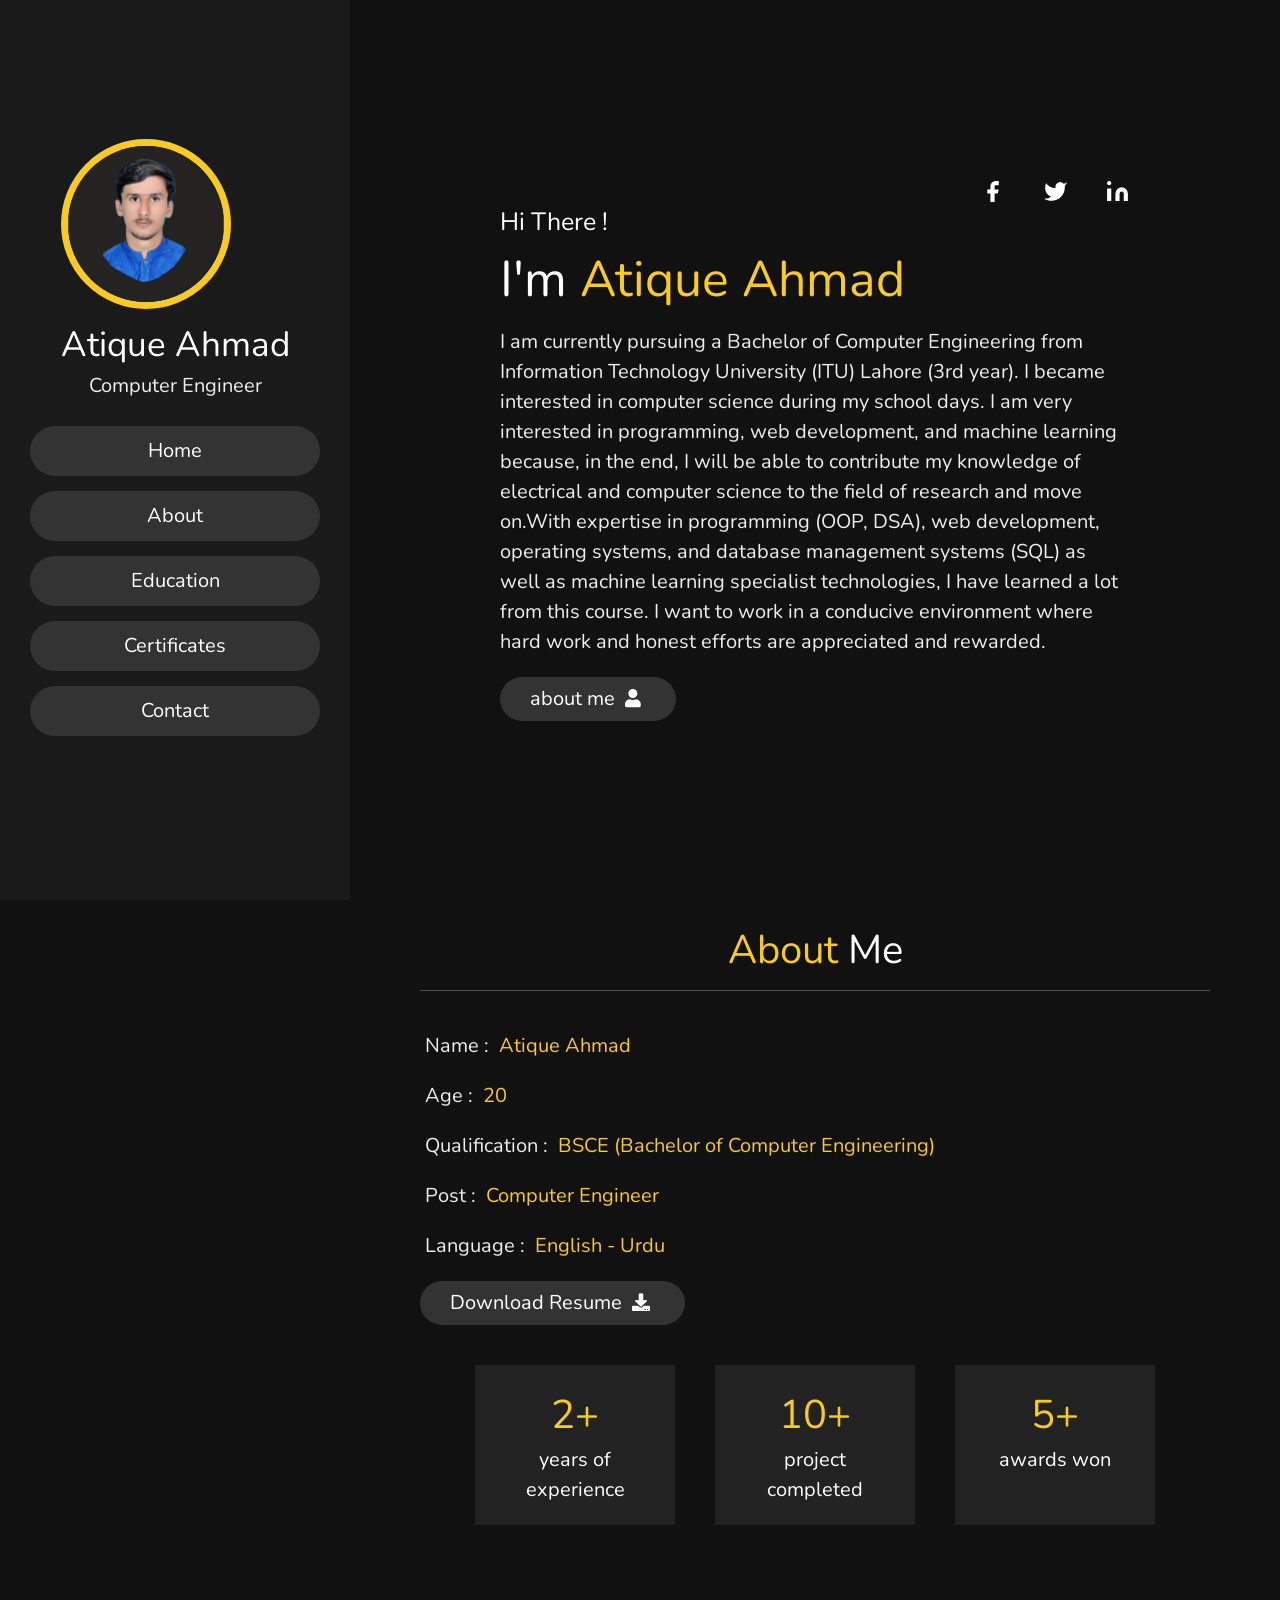
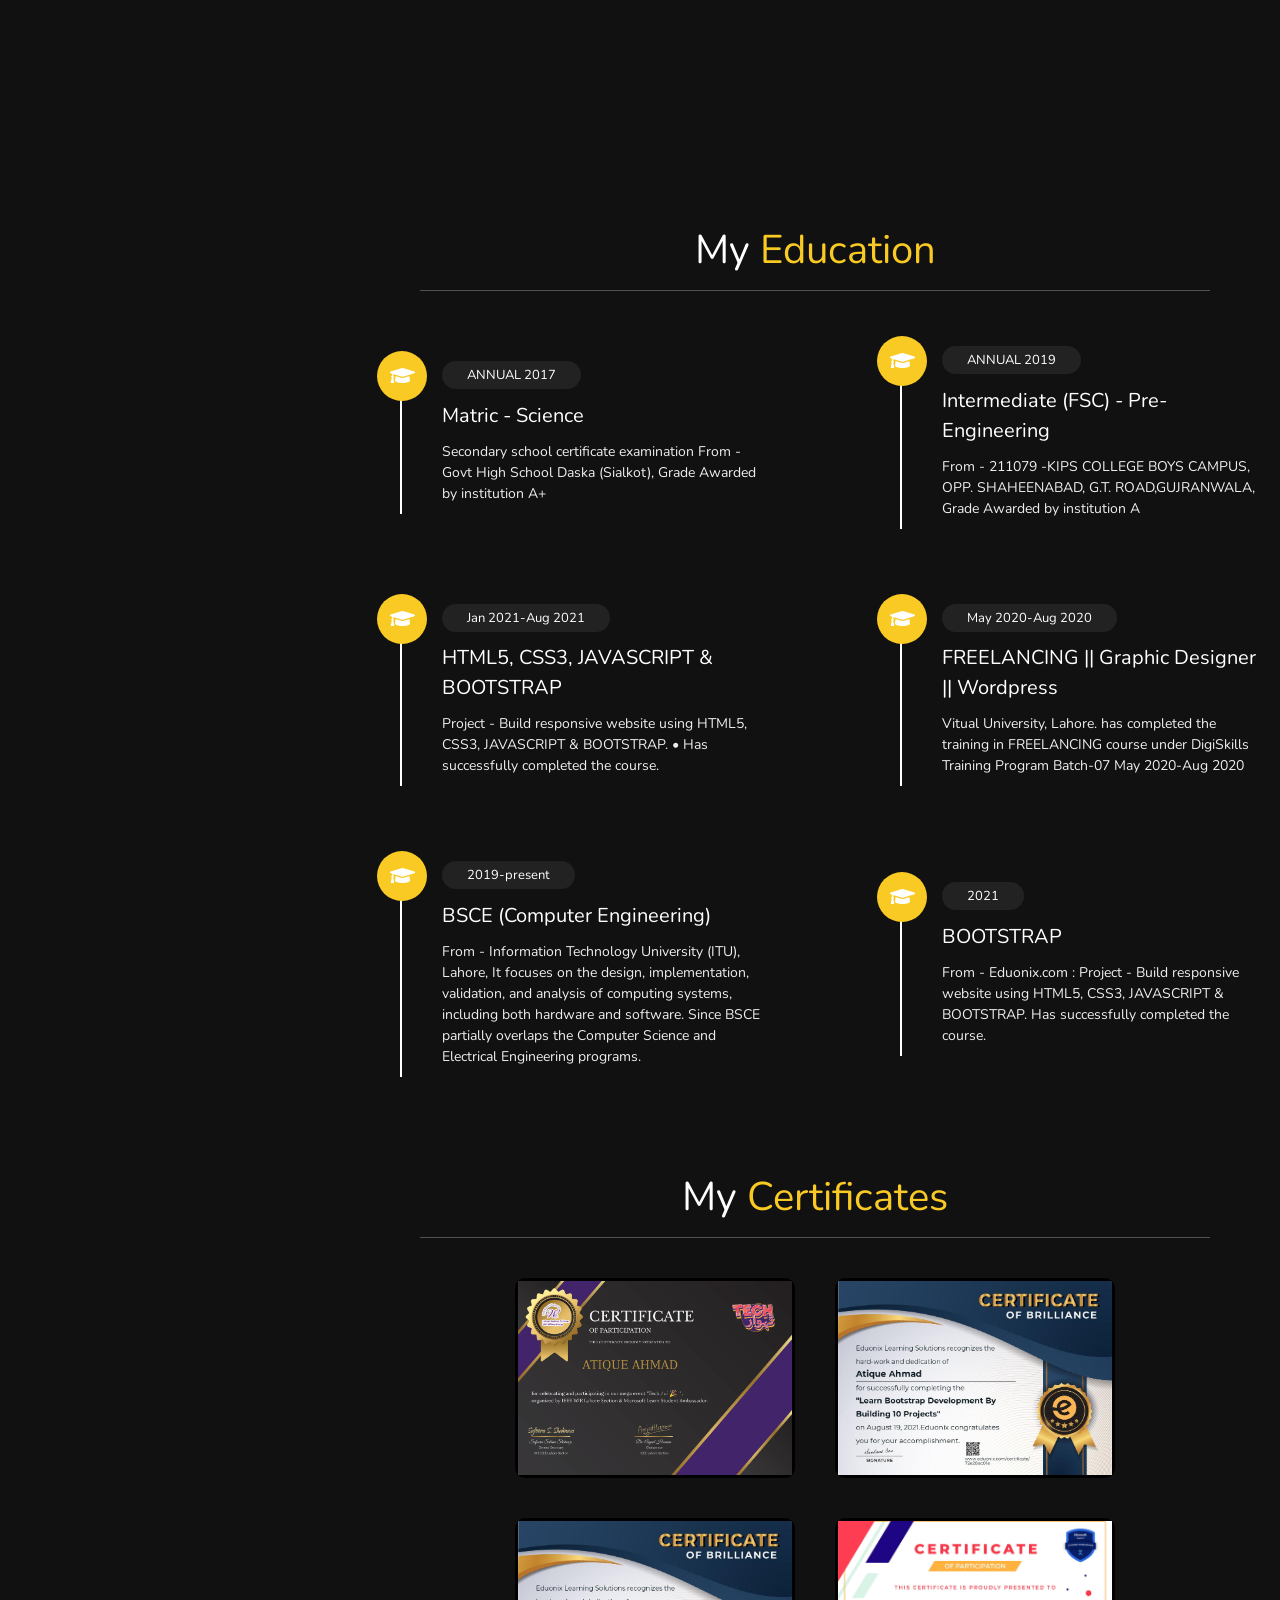
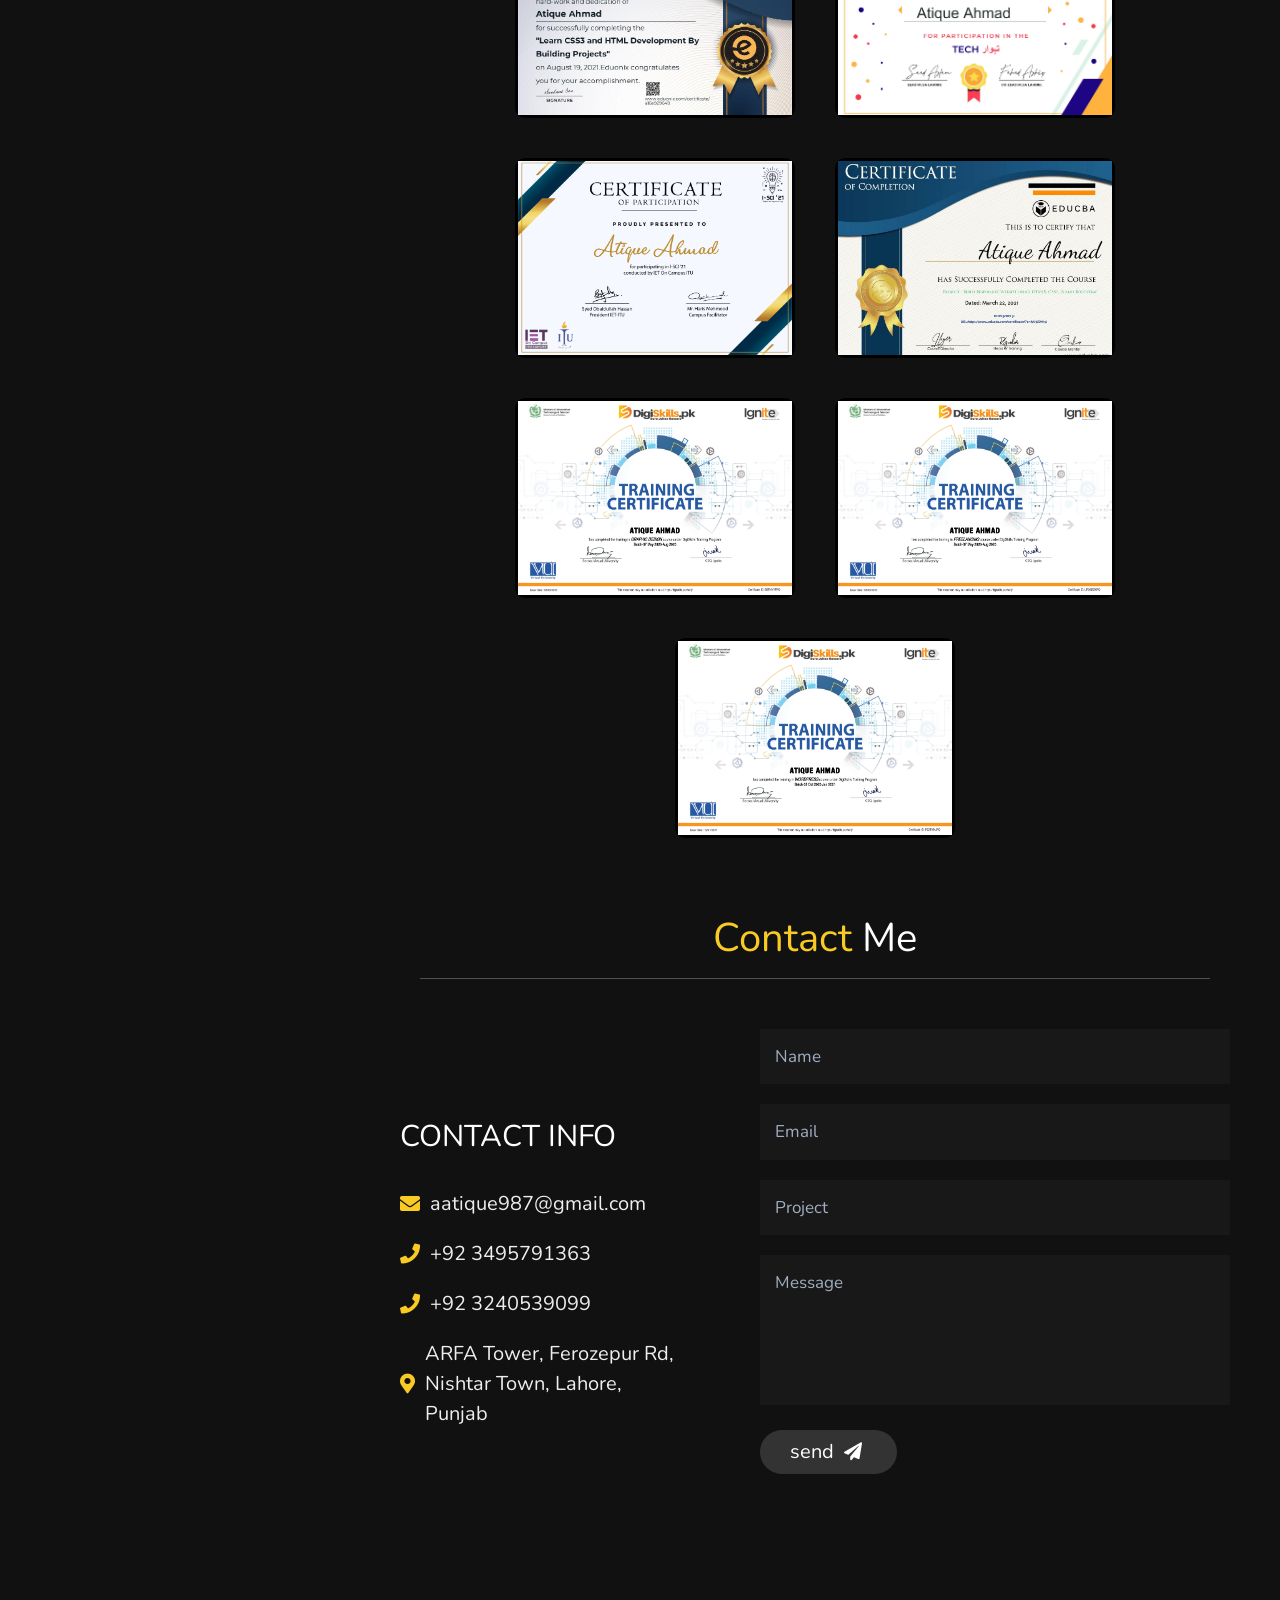
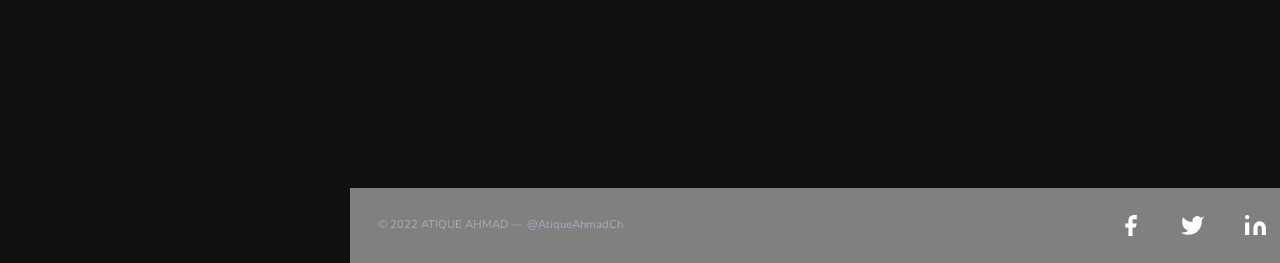
==== index.html @ 81c11847 "Update index.html" ====
<!DOCTYPE html>
<html lang="en">
<head>
    <meta charset="UTF-8">
    <meta name="viewport" content="width=device-width, initial-scale=1.0">
    <title>Atique Ahmad portfolio  </title>

    <!-- font awesome cdn link  -->
    <link rel="stylesheet" href="https://cdnjs.cloudflare.com/ajax/libs/font-awesome/5.15.2/css/all.min.css">
    <link href="tailwind.min.css" rel="stylesheet">
    <!-- custom css file link  -->
    <link rel="stylesheet" href="style.css">

</head>
<body>
    
<!-- header section starts  -->

<header>

    <div class="user">
        <img src="images/Atique.PNG" alt="">
        <h3 class="name">Atique Ahmad</h3>
        <p class="post">Computer Engineer </p>
    </div>

    <nav class="navbar">
        <ul>
            <li><a href="#home">Home</a></li>
            <li><a href="#about">About</a></li>
            <li><a href="#education">Education</a></li>
            <li><a href="#portfolio">Certificates</a></li>
            <li><a href="#contact">Contact</a></li>
        </ul>
    </nav>

</header>

<!-- header section ends -->

<div id="menu" class="fas fa-bars"></div>

<!-- home section starts  -->

<section class="home" id="home">
    <!--    media-->
    <span class="inline-flex sm:ml-auto sm:mt-0 mt-4 justify-center sm:justify-start">
        <a class="text-gray-500" href="https://web.facebook.com/AtiqueCh987/">
          <svg fill="white" stroke-linecap="round" stroke-linejoin="round" stroke-width="5" class="mr-12 w-10 h-10" viewBox="0 0 24 24">
            <path d="M18 2h-3a5 5 0 00-5 5v3H7v4h3v8h4v-8h3l1-4h-4V7a1 1 0 011-1h3z"></path>
          </svg>
        </a>
        <a class="ml-3 text-gray-500" href="https://twitter.com/AtiqueAhmadCh">
          <svg fill="white" stroke-linecap="round" stroke-linejoin="round" stroke-width="5" class="w-10 h-10 mr-12" viewBox="0 0 24 24">
            <path d="M23 3a10.9 10.9 0 01-3.14 1.53 4.48 4.48 0 00-7.86 3v1A10.66 10.66 0 013 4s-4 9 5 13a11.64 11.64 0 01-7 2c9 5 20 0 20-11.5a4.5 4.5 0 00-.08-.83A7.72 7.72 0 0023 3z"></path>
          </svg>
        </a>

        <a class="ml-3 text-gray-500" href="https://t.co/UNREqxqXOQ">
          <svg fill="white" stroke="currentColor" stroke-linecap="round" stroke-linejoin="round" stroke-width="5" class="mr-0 w-10 h-10" viewBox="0 0 24 24">
            <path stroke="none" d="M16 8a6 6 0 016 6v7h-4v-7a2 2 0 00-2-2 2 2 0 00-2 2v7h-4v-7a6 6 0 016-6zM2 9h4v12H2z"></path>
            <circle cx="4" cy="4" r="2" stroke="none"></circle>
          </svg>
        </a>
      </span>
    <!--    media end-->
    <h3>Hi There !</h3>
    <h1>I'm <span> Atique Ahmad</span></h1>
    <p>
I am currently pursuing a Bachelor of Computer Engineering from Information Technology University (ITU) Lahore (3rd year). I became interested in computer science during my school days. I am very interested in programming, web development, and machine learning because, in the end, I will be able to contribute my knowledge of electrical and computer science to the field of research and move on.With expertise in programming (OOP, DSA), web development, operating systems, and database management systems (SQL) as well as machine learning specialist technologies, I have learned a lot from this course. I want to work in a conducive environment where hard work and honest efforts are appreciated and rewarded.
    </p>
    <a href="#about"><button class="btn">about me <i class="fas fa-user"></i></button></a>


</section>

<!-- home section ends -->

<!-- about section starts  -->

<section class="about" id="about">

<h1 class="heading"> <span>About</span> Me </h1>

<div class="row">

    <div class="info">
        <h3> <span> Name : </span> Atique Ahmad </h3>
        <h3> <span> Age : </span> 20 </h3>
        <h3> <span> Qualification : </span> BSCE (Bachelor  of Computer Engineering) </h3>
        <h3> <span> Post : </span>Computer Engineer </h3>
        <h3> <span> Language : </span> English - Urdu </h3>
        <a href="CV/CV.pdf"><button class="btn"> Download Resume <i class="fas fa-download"></i> </button></a>
    </div>

    <div class="counter">

        <div class="box">
            <span>2+</span>
            <h3>years of experience</h3>
        </div>

        <div class="box">
            <span>10+</span>
            <h3>project completed</h3>
        </div>

        <div class="box">
            <span>5+</span>
            <h3>awards won</h3>
        </div>

    </div>

</div>

</section>

<!-- about section ends -->

<!-- education section starts  -->

<section class="education" id="education">

<h1 class="heading"> My <span>Education</span> </h1>

<div class="box-container">

    <div class="box">
        <i class="fas fa-graduation-cap"></i>
        <span>ANNUAL 2017</span>
        <h3>Matric - Science</h3>
        <p>Secondary school certificate examination From - Govt High School Daska (Sialkot), Grade Awarded by institution A+ </p>
    </div>


    <div class="box">
        <i class="fas fa-graduation-cap"></i>
        <span>ANNUAL 2019</span>
        <h3>Intermediate (FSC) - Pre-Engineering</h3>
        <p> From - 211079 -KIPS COLLEGE BOYS CAMPUS, OPP. SHAHEENABAD, G.T. ROAD,GUJRANWALA, Grade Awarded by institution A </p>
    </div>

    <div class="box">
        <i class="fas fa-graduation-cap"></i>
        <span>Jan 2021-Aug 2021</span>
        <h3>HTML5, CSS3, JAVASCRIPT & BOOTSTRAP</h3>
        <p> Project - Build responsive website using HTML5, CSS3, JAVASCRIPT &
            BOOTSTRAP.
            • Has successfully completed the course.</p>
    </div>

    <div class="box">
        <i class="fas fa-graduation-cap"></i>
        <span>May 2020-Aug 2020</span>
        <h3>FREELANCING || Graphic Designer || Wordpress</h3>
        <p>Vitual University, Lahore. has completed the training in FREELANCING course under DigiSkills
            Training Program Batch-07 May 2020-Aug 2020 </p>
    </div>

    <div class="box">
        <i class="fas fa-graduation-cap"></i>
        <span>2019-present</span>
        <h3>BSCE (Computer Engineering)</h3>
        <p> From - Information Technology
            University (ITU), Lahore, It focuses on the design, implementation, validation, and analysis of
            computing systems, including both hardware and software. Since BSCE partially overlaps the
            Computer Science and Electrical Engineering programs. </p>
    </div>

    <div class="box">
        <i class="fas fa-graduation-cap"></i>
        <span>2021</span>
        <h3>BOOTSTRAP</h3>
        <p> From - Eduonix.com : Project - Build responsive website using HTML5, CSS3, JAVASCRIPT &
            BOOTSTRAP. Has successfully completed the course.</p>
    </div>
</div>

</section>

<!-- education section ends -->

<!-- portfolio section starts  -->

<section class="portfolio" id="portfolio">

<h1 class="heading"> My <span>Certificates</span> </h1>

<div class="box-container">

    <div class="box">
        <a href="images/ATIQUE%20AHMAD%20IEEE-1.jpg">  <img src="images/ATIQUE%20AHMAD%20IEEE-1.jpg" alt="IEEE LAHORE"></a>
    </div>

    <div class="box">
        <a href="images/Bootstrap-Development-By-Building-10-Projects.jpg"> <img src="images/Bootstrap-Development-By-Building-10-Projects.jpg" alt=""></a>
    </div>

    <div class="box">
        <a href="images/CSS3-and-HTML-Development-By-Building-Projects.jpg"> <img src="images/CSS3-and-HTML-Development-By-Building-Projects.jpg" alt=""></a>
    </div>

    <div class="box">
        <a href="images/techtehvaar%20Atique%20Ahmad-1.jpg"> <img src="images/techtehvaar%20Atique%20Ahmad-1.jpg" alt=""></a>
    </div>

    <div class="box">
        <a href="images/participant3%20ITU%20IET.jpg">  <img src="images/participant3%20ITU%20IET.jpg" alt=""></a>
    </div>

    <div class="box">
        <a href="images/EDUCBA%20certificate.jpg"> <img src="images/EDUCBA%20certificate.jpg" alt=""></a>
    </div>

    <div class="box">
        <a href="images/Graphic%20Designer%20Digiskill.jpg">  <img src="images/Graphic%20Designer%20Digiskill.jpg" alt="IEEE LAHORE"></a>
    </div>

    <div class="box">
        <a href="images/freelancing%20digiskills.jpg">  <img src="images/freelancing%20digiskills.jpg" alt="IEEE LAHORE"></a>
    </div>

    <div class="box">
        <a href="images/WordPress%20digiskills.jpg">  <img src="images/WordPress%20digiskills.jpg" alt="IEEE LAHORE"></a>
    </div>

</div>

</section>

<!-- portfolio section ends -->

<!-- contact section starts  -->

<section class="contact" id="contact">

<h1 class="heading"> <span>Contact</span> Me </h1>

<div class="row">

    <div class="content">

        <h3 class="title">Contact Info</h3>

        <div class="info">
            <h3> <i class="fas fa-envelope"></i> aatique987@gmail.com </h3>
            <h3> <i class="fas fa-phone"></i> +92 3495791363 </h3>
            <h3> <i class="fas fa-phone"></i> +92 3240539099 </h3>
            <h3> <i class="fas fa-map-marker-alt"></i>ARFA Tower, Ferozepur Rd, Nishtar Town, Lahore, Punjab </h3>
        </div>

    </div>

    <form action="https://formsubmit.co/el/confirm/484044d957ca00b5c51b3ac4fb4cc8ff" method="post">

        <input name="Name" type="text" placeholder="name" class="box">
        <input name="Email" type="email" placeholder="email" class="box">
        <input name="Project" type="text" placeholder="project" class="box">
        <textarea name="Message" id="" cols="30" rows="10" class="box message" placeholder="message"></textarea>
        <button name="submit" type="submit" class="btn"> send <i class="fas fa-paper-plane"></i> </button>

    </form>

</div>

</section>

<!-- contact section ends -->


<!-- scroll top button  -->

<a href="#home" class="top">
    <img src="images/scroll-top-img.png" alt="">
</a>


<!-- jquery cdn link  -->
<script src="https://cdnjs.cloudflare.com/ajax/libs/jquery/3.6.0/jquery.min.js"></script>

<!-- custom js file link  -->
<script src="script.js"></script>
<!--footer-->




<footer class="text-white-600 body-font " style="height: 100%;background-color: grey">
    <div class="bg-grey-50">
        <div class="container px-5 py-10 mx-auto flex items-center sm:flex-row flex-col">

            <p class="text-lg text-gray-500 sm:ml-6 sm:mt-0 mt-4">© 2022 ATIQUE AHMAD —
                <a href="https://twitter.com/AtiqueAhmadCh" rel="noopener noreferrer" class="text-white-600 ml-1" target="_blank">@AtiqueAhmadCh</a>
            </p>
        <span class="inline-flex sm:ml-auto sm:mt-0 mt-4 justify-center sm:justify-start">

        <a class="text-gray-500" href="https://web.facebook.com/AtiqueCh987/">
          <svg fill="white" stroke-linecap="round" stroke-linejoin="round" stroke-width="5" class="mr-12 w-10 h-10" viewBox="0 0 24 24">
            <path d="M18 2h-3a5 5 0 00-5 5v3H7v4h3v8h4v-8h3l1-4h-4V7a1 1 0 011-1h3z"></path>
          </svg>
        </a>
        <a class="ml-3 text-gray-500" href="https://twitter.com/AtiqueAhmadCh">
          <svg fill="white" stroke-linecap="round" stroke-linejoin="round" stroke-width="5" class="w-10 h-10 mr-12" viewBox="0 0 24 24">
            <path d="M23 3a10.9 10.9 0 01-3.14 1.53 4.48 4.48 0 00-7.86 3v1A10.66 10.66 0 013 4s-4 9 5 13a11.64 11.64 0 01-7 2c9 5 20 0 20-11.5a4.5 4.5 0 00-.08-.83A7.72 7.72 0 0023 3z"></path>
          </svg>
        </a>

        <a class="ml-3 text-gray-500" href="https://t.co/UNREqxqXOQ">
          <svg fill="white" stroke="currentColor" stroke-linecap="round" stroke-linejoin="round" stroke-width="5" class="mr-0 w-10 h-10" viewBox="0 0 24 24">
            <path stroke="none" d="M16 8a6 6 0 016 6v7h-4v-7a2 2 0 00-2-2 2 2 0 00-2 2v7h-4v-7a6 6 0 016-6zM2 9h4v12H2z"></path>
            <circle cx="4" cy="4" r="2" stroke="none"></circle>
          </svg>
        </a>
      </span>
        </div>
    </div>
</footer>

</body>
</html>
---- style.css ----
@import url('https://fonts.googleapis.com/css2?family=Nunito:wght@200;300;400;600&display=swap');

:root{
    --yellow:#f9ca24;
}

*{
    font-family: 'Nunito', sans-serif;
    margin:0; padding:0;
    box-sizing: border-box;
    text-decoration: none;
    outline: none; border:none;
/*     text-transform: capitalize; */
    transition: all .2s linear;
}

*::selection{
    background:var(--yellow);
    color:#333;
}

html{
    font-size: 62.5%;
    overflow-x: hidden;
}

html::-webkit-scrollbar{
    width:1.4rem;
}

html::-webkit-scrollbar-track{
    background:#222;
}

html::-webkit-scrollbar-thumb{
    background:var(--yellow);
}

body{
    background:#111;
    overflow-x: hidden;
    padding-left: 35rem;
}

section{
    min-height: 100vh;
    padding:1rem;
}

.btn{
    padding:.7rem 3rem;
    background:#333;
    color:#fff;
    cursor: pointer;
    margin-top: 1rem;
    font-size: 2rem;
    border-radius: 5rem;
}

.btn i{
    padding:0 .5rem;
    font-size: 1.8rem;
}

.btn:hover{
    background:var(--yellow);
}

.heading{
    text-align: center;
    margin:0 6rem;
    font-size: 4rem;
    padding:1rem;
    border-bottom: .1rem solid #fff4;
    color:#fff;
}

.heading span{
    color:var(--yellow);
}

header{
    position: fixed;
    top:0; left:0;
    z-index: 1000;
    height:100%;
    width:35rem;
    background:#1a1a1a;
    display: flex;
    align-items: center;
    justify-content: center;
    flex-flow: column;
    text-align: center;
}

header .user img{
    height:17rem;
    width:17rem;
    border-radius: 50%;
    object-fit: cover;
    margin-bottom: 1rem;
    border:.7rem solid var(--yellow);
}

header .user .name{
    font-size: 3.5rem;
    color:#fff;
}

header .user .post{
    font-size: 2rem;
    color:#eee;
}

header .navbar{
    width:100%;
}

header .navbar ul{
    list-style: none;
    padding:1rem 3rem;
}


header .navbar ul li a{
    display: block;
    padding:1rem;
    margin:1.5rem 0;
    background:#333;
    color:#fff;
    font-size: 2rem;
    border-radius: 5rem;
}

header .navbar ul li a:hover{
    background:var(--yellow);
}

#menu{
    position: fixed;
    top:2rem; right:2rem;
    background:#333;
    color:#fff;
    cursor: pointer;
    font-size: 2.5rem;
    padding:1rem 1.5rem;
    z-index: 1000;
    display: none;
}

.home{
    display: flex;
    justify-content: center;
    flex-flow: column;
    padding:0 15rem;
}

.home h3{
    font-size: 2.5rem;
    color:#fff;
}

.home h1{
    font-size:5rem;
    color:#fff;
}

.home h1 span{
    color:var(--yellow);
}

.home p{
    font-size:2rem;
    color:#eee;
    padding: 1rem 0;
}

.about .row{
    display: flex;
    align-items: center;
    justify-content: center;
    flex-wrap: wrap;
    padding:1rem 0;
}

.about .row .info{
    flex:1 1 48rem;
    padding:2rem 1rem;
    padding-left: 6rem;
}

.about .row .info h3{
    font-size: 2rem;
    color:var(--yellow);
    padding:1rem 0;
    font-weight: normal;
}

.about .row .info h3 span{
    color:#eee;
    padding:0 .5rem;
}

.about .row .counter{
    flex:1 1 48rem;
    display: flex;
    justify-content: center;
    flex-wrap: wrap;
}

.about .row .counter .box{
    width:20rem;
    background:#222;
    text-align: center;
    padding: 2rem;
    margin:2rem;
}

.about .row .counter .box span{
    font-size: 4rem;
    color:var(--yellow);
}

.about .row .counter .box h3{
    font-size: 2rem;
    color:#fff;
}

.education .box-container{
    display: flex;
    align-items: center;
    justify-content: space-between;
    flex-wrap: wrap;
    padding:2rem 0;
    padding-left: 3rem;
}

.education .box-container .box{
    width:36rem;
    margin:4rem 1rem;
    padding-left: 4rem;
    border-left: .2rem solid #fff;
    position: relative;
}

.education .box-container .box span{
    font-size: 1.3rem;
    background:#222;
    color:#fff;
    border-radius: 5rem;
    padding:.5rem 2.5rem;
}

.education .box-container .box h3{
    font-size: 2rem;
    color:#fff;
    padding-top: 1.5rem;
}

.education .box-container .box p{
    font-size: 1.4rem;
    color:#eee;
    padding: 1rem 0;
}

.education .box-container .box i{
    position: absolute;
    top:-1.5rem; left:-2.5rem;
    height:5rem;
    width: 5rem;
    border-radius: 50%;
    line-height: 5rem;
    text-align: center;
    font-size: 2rem;
    color:#fff;
    background:var(--yellow);
}

.portfolio .box-container{
    display: flex;
    align-items: center;
    justify-content: center;
    flex-wrap: wrap;
    padding:2rem 0;
}

.portfolio .box-container .box{
    height: 20rem;
    width:28rem;
    border-radius: 1rem;
    margin:2rem;
    overflow: hidden;
    cursor: pointer;
}

.portfolio .box-container .box img{
    height:100%;
    width:100%;
    object-fit: cover;
}

.portfolio .box-container .box:hover img{
    transform: scale(1.2);
}

.contact .row{
    display: flex;
    align-items: center;
    justify-content: center;
    flex-wrap: wrap;
}

.contact .row .content{
    flex:1 1 30rem;
    padding:4rem;
    padding-bottom: 0;
}

.contact .row form{
    flex:1 1 45rem;
    padding:2rem;
    margin:2rem;
    margin-bottom: 4rem;
}

.contact .row form .box{
    padding:1.5rem;
    margin:1rem 0;
    background:#3333;
    color:#fff;
    text-transform: none;
    font-size: 1.7rem;
    width:100%;
}

.contact .row form .box::placeholder{
    text-transform: capitalize;
}

.contact .row form .message{
    height: 15rem;
    resize: none;
}

.contact .row .content .title{
    text-transform: uppercase;
    color:#fff;
    font-size: 3rem;
    padding-bottom: 2rem;
}

.contact .row .content .info h3{
    display: flex;
    align-items: center;
    font-size: 2rem;
    color:#eee;
    padding:1rem 0;
    font-weight: normal;
}

.contact .row .content .info h3 i{
    padding-right: 1rem;
    color:var(--yellow);
}

.top{
    position: fixed;
    bottom:7rem; right: 2rem;
    display: none;
}



















/* media queries  */

@media (max-width:1200px){

    html{
        font-size: 55%;
    }

    .home{
        padding:1rem 4rem;
    }

}

@media (max-width:991px){

   header{
       left:-120%;
   }

   #menu{
       display: block;
   }

   header.toggle{
    left:0%;
   }

   body{
       padding:0;
   }

}

@media (max-width:768px){

    html{
        font-size: 50%;
    }
 
 }

@media (max-width:400px){

    header{
        width: 100vw;
    }

    .heading{
        margin:0 3rem;
    }

    .about .row .counter .box{
        width: 100%;
    }
 
    .education .box-container .box{
        width:100%;
    }

    .portfolio .box-container .box{
        width:100%;
    }

    .contact .row form{
        margin:3rem 0;
    }

 }
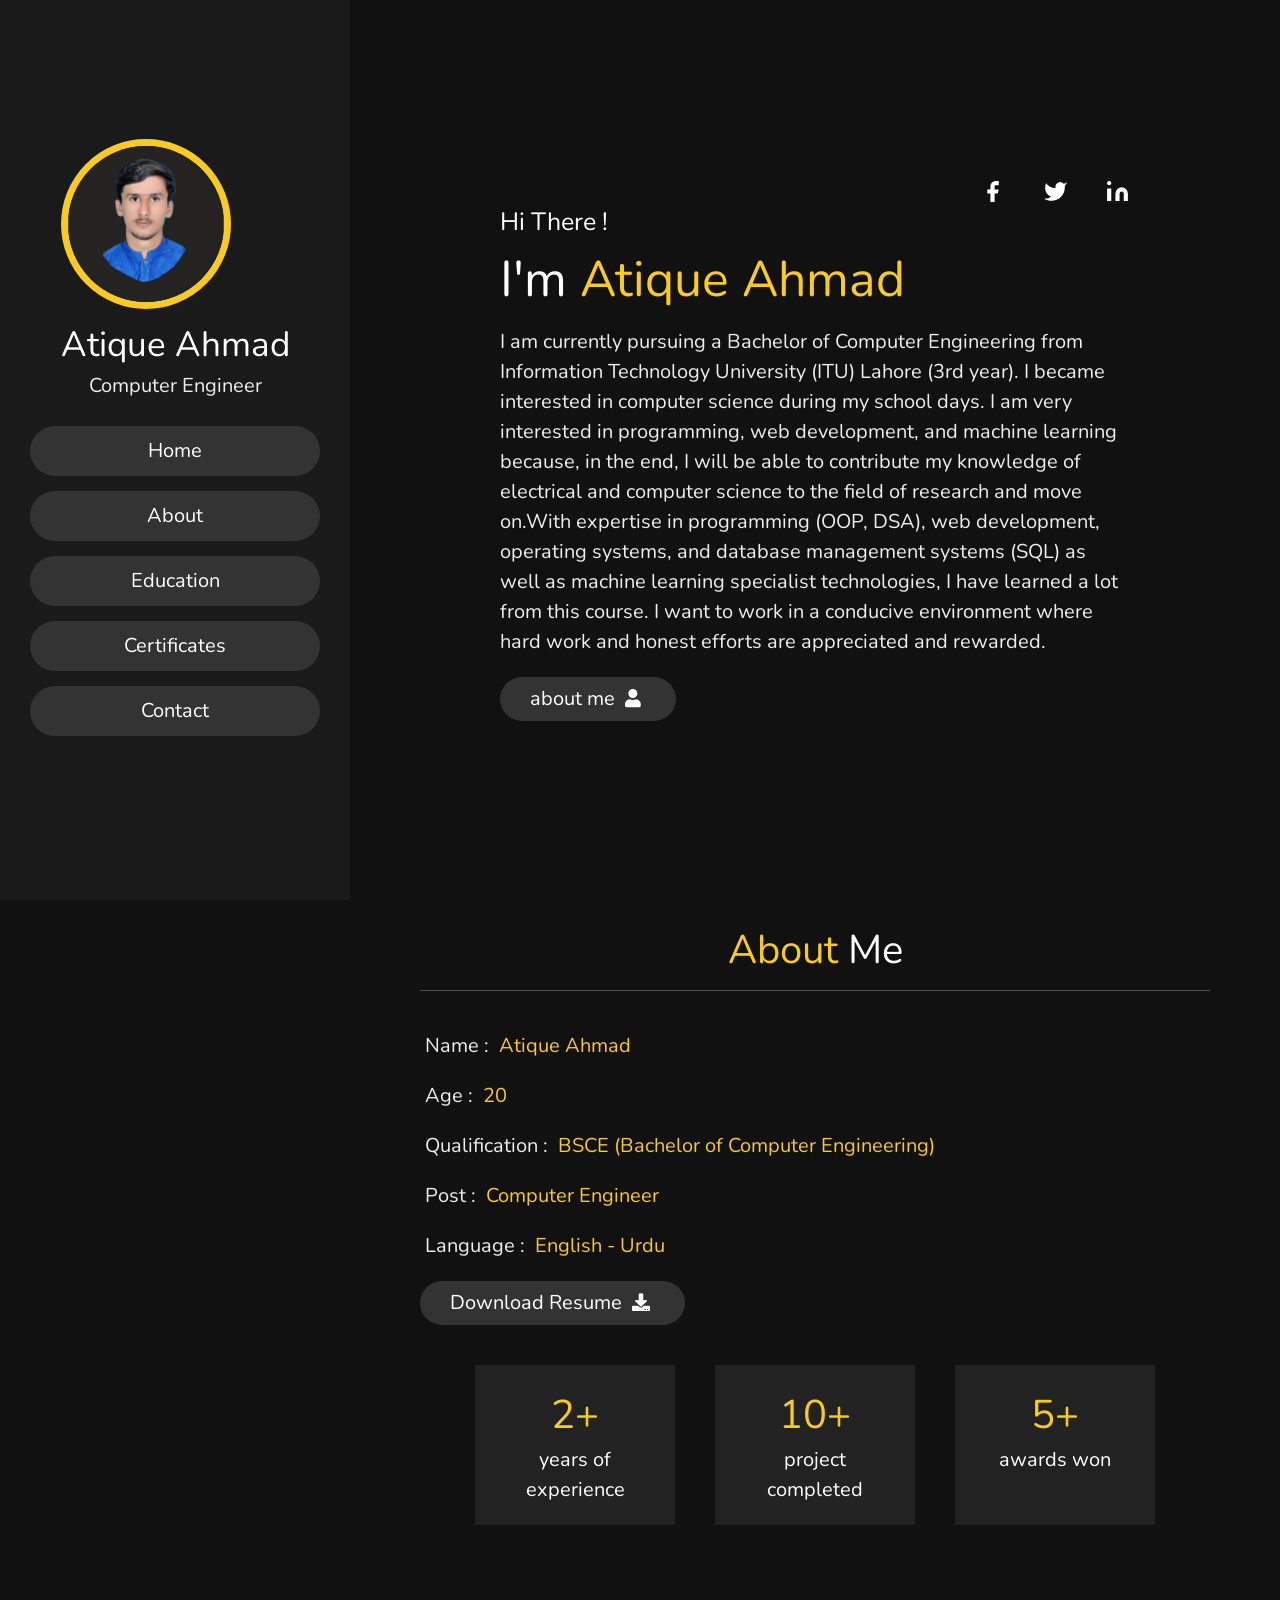
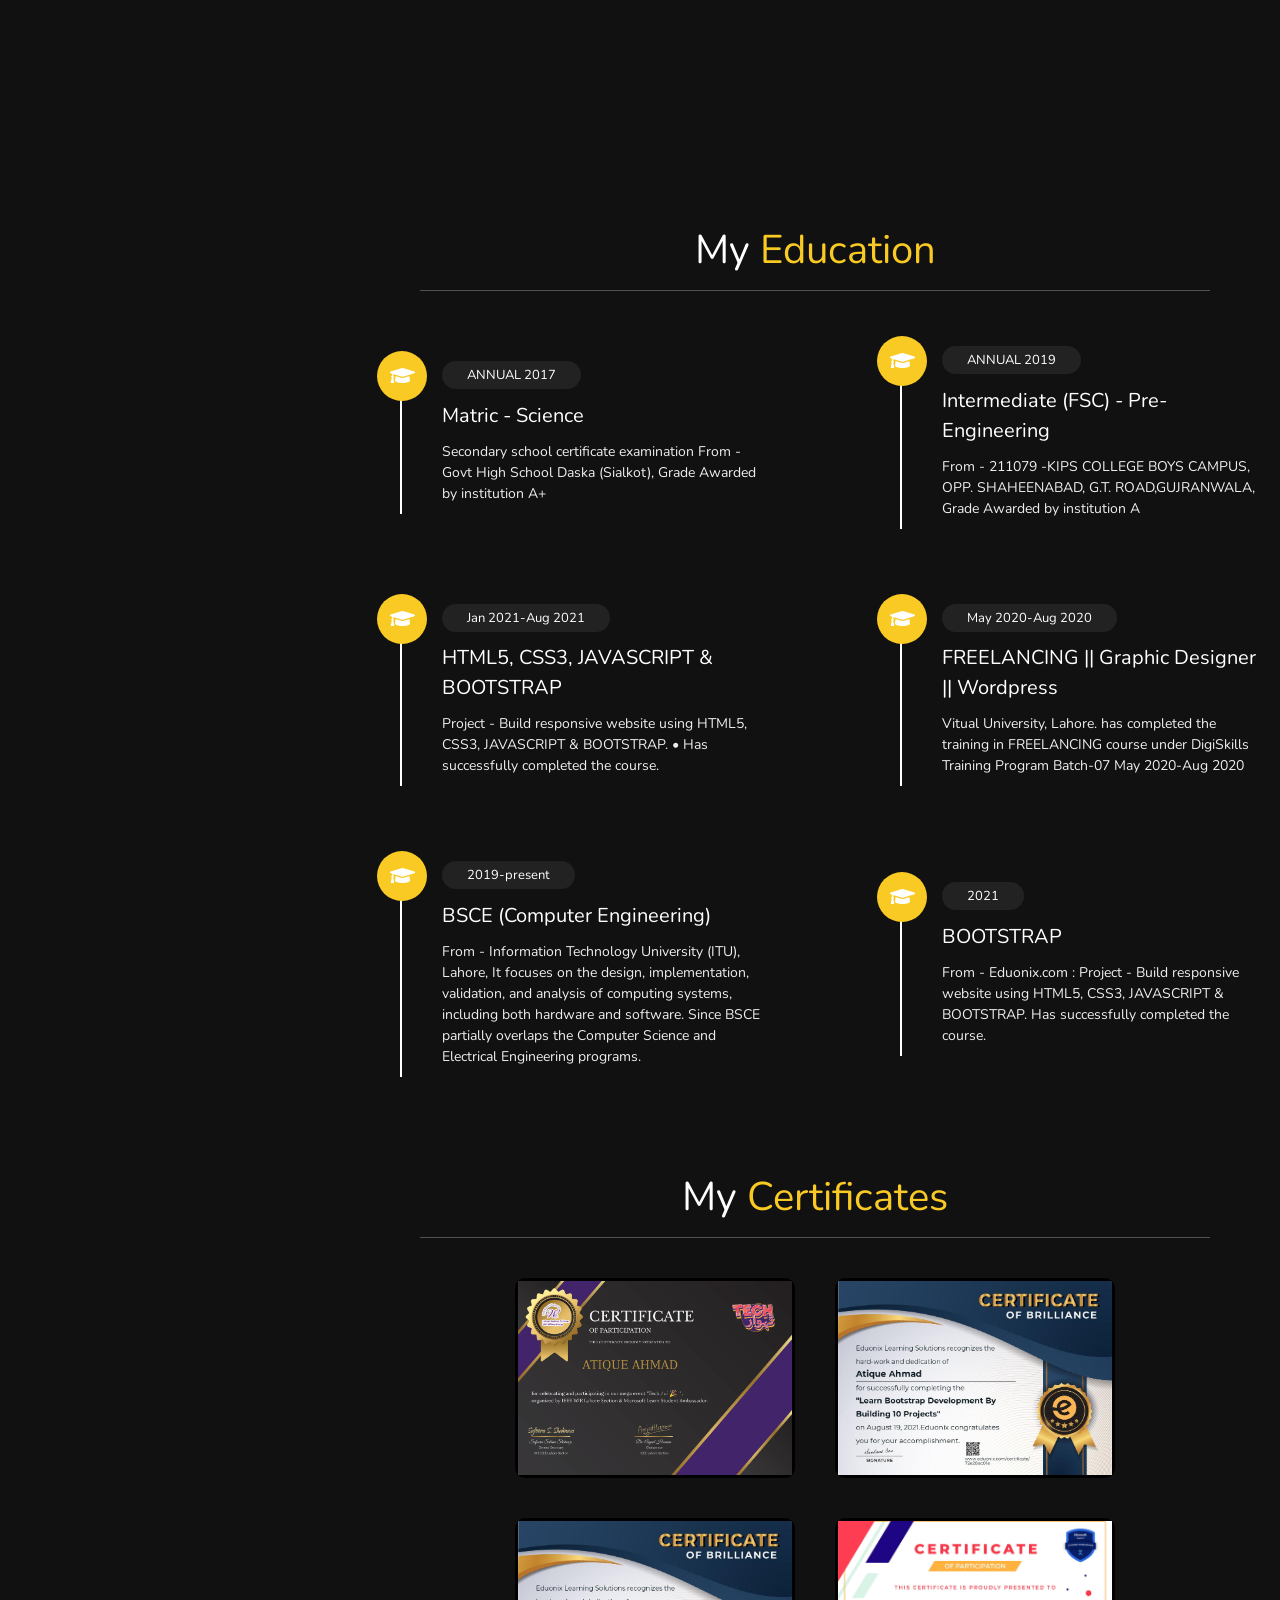
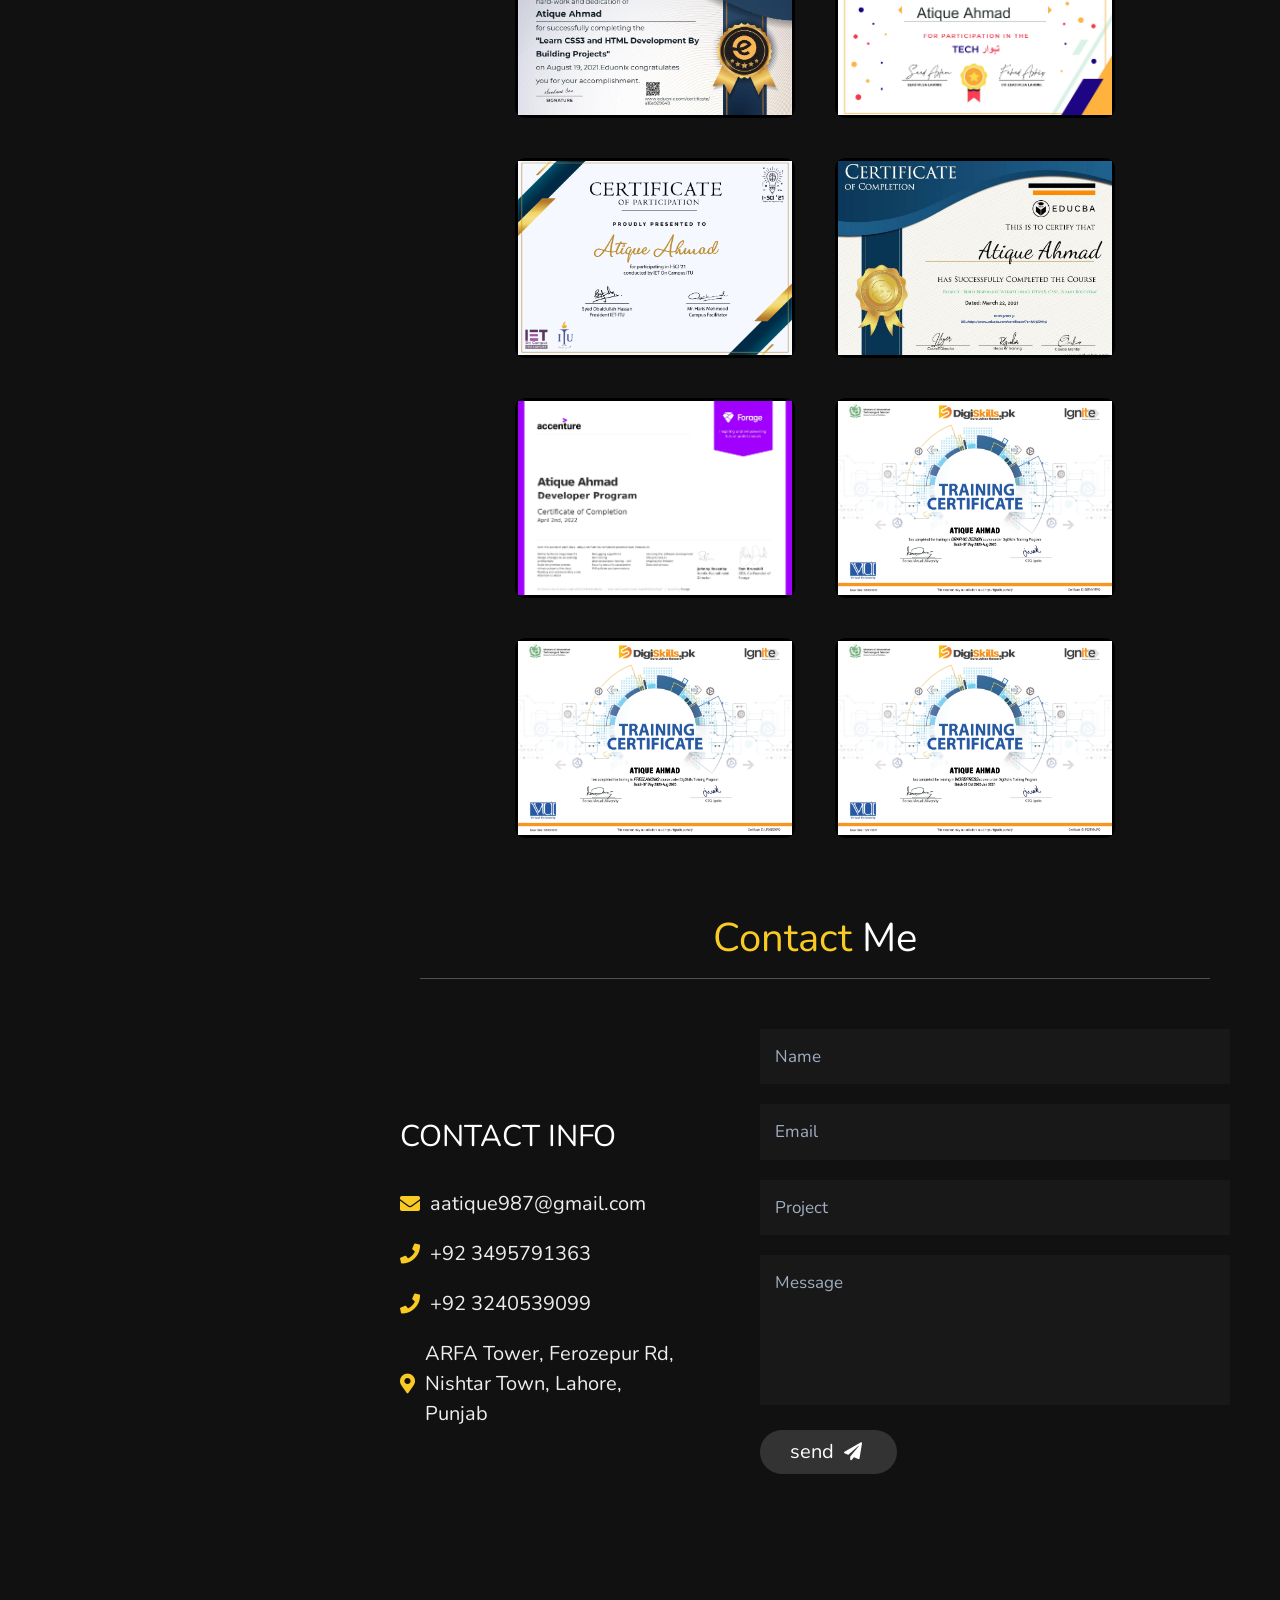
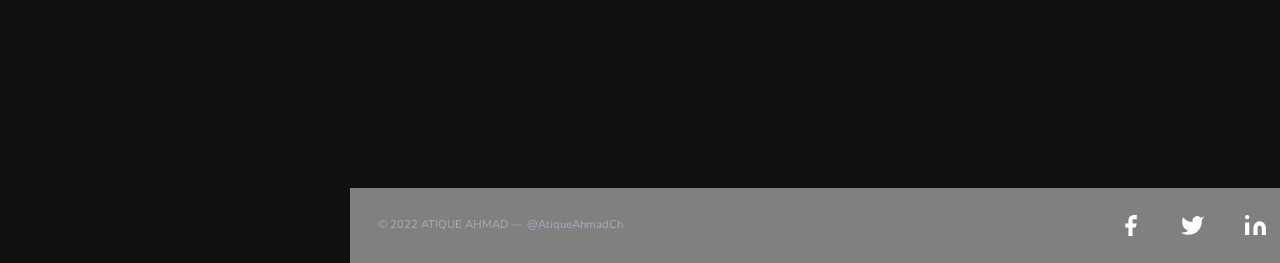
==== commit be19803c: "Update index.html" ====
--- a/index.html
+++ b/index.html
@@ -214,6 +214,10 @@
     </div>
 
     <div class="box">
+        <a href="images/EDUCBA%20certificate.jpg"> <img src="images/DEVELOPER_PROGRAM-1.jpg" alt=""></a>
+    </div>
+    
+    <div class="box">
         <a href="images/Graphic%20Designer%20Digiskill.jpg">  <img src="images/Graphic%20Designer%20Digiskill.jpg" alt="IEEE LAHORE"></a>
     </div>
 
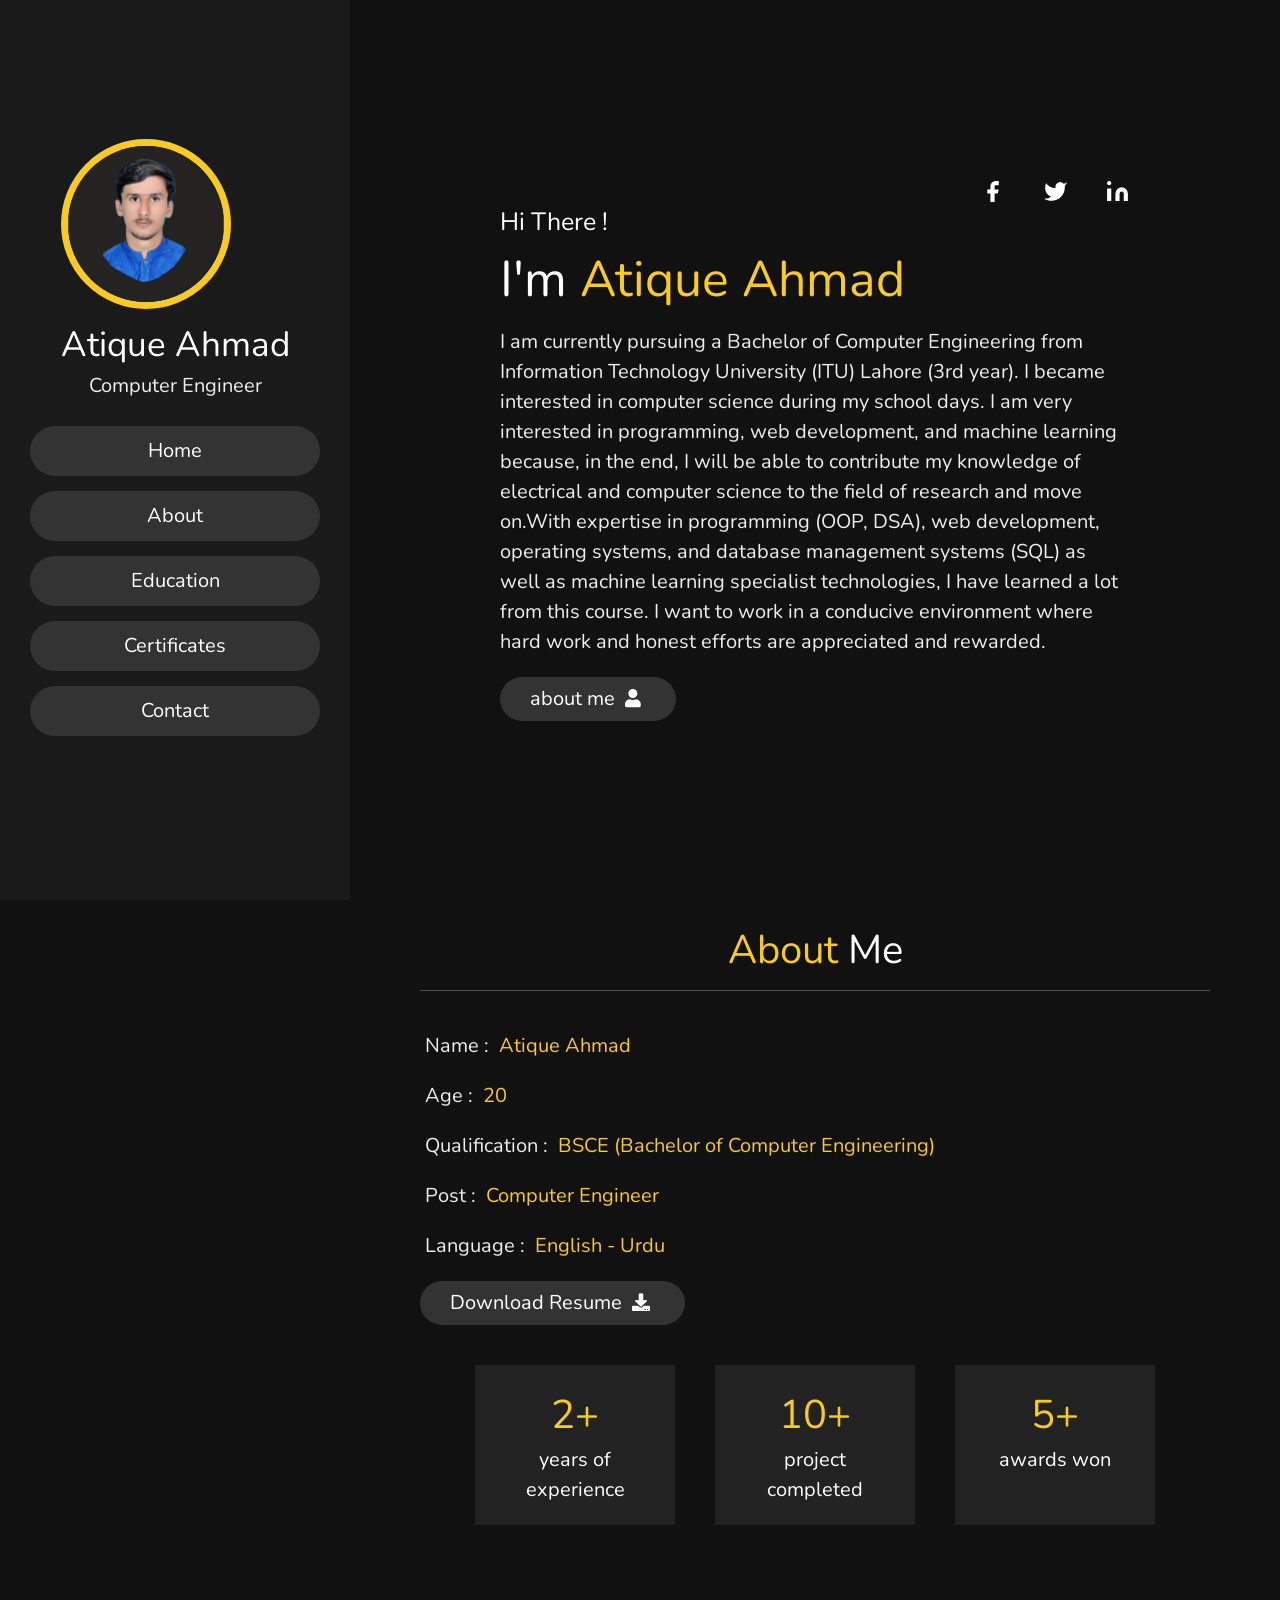
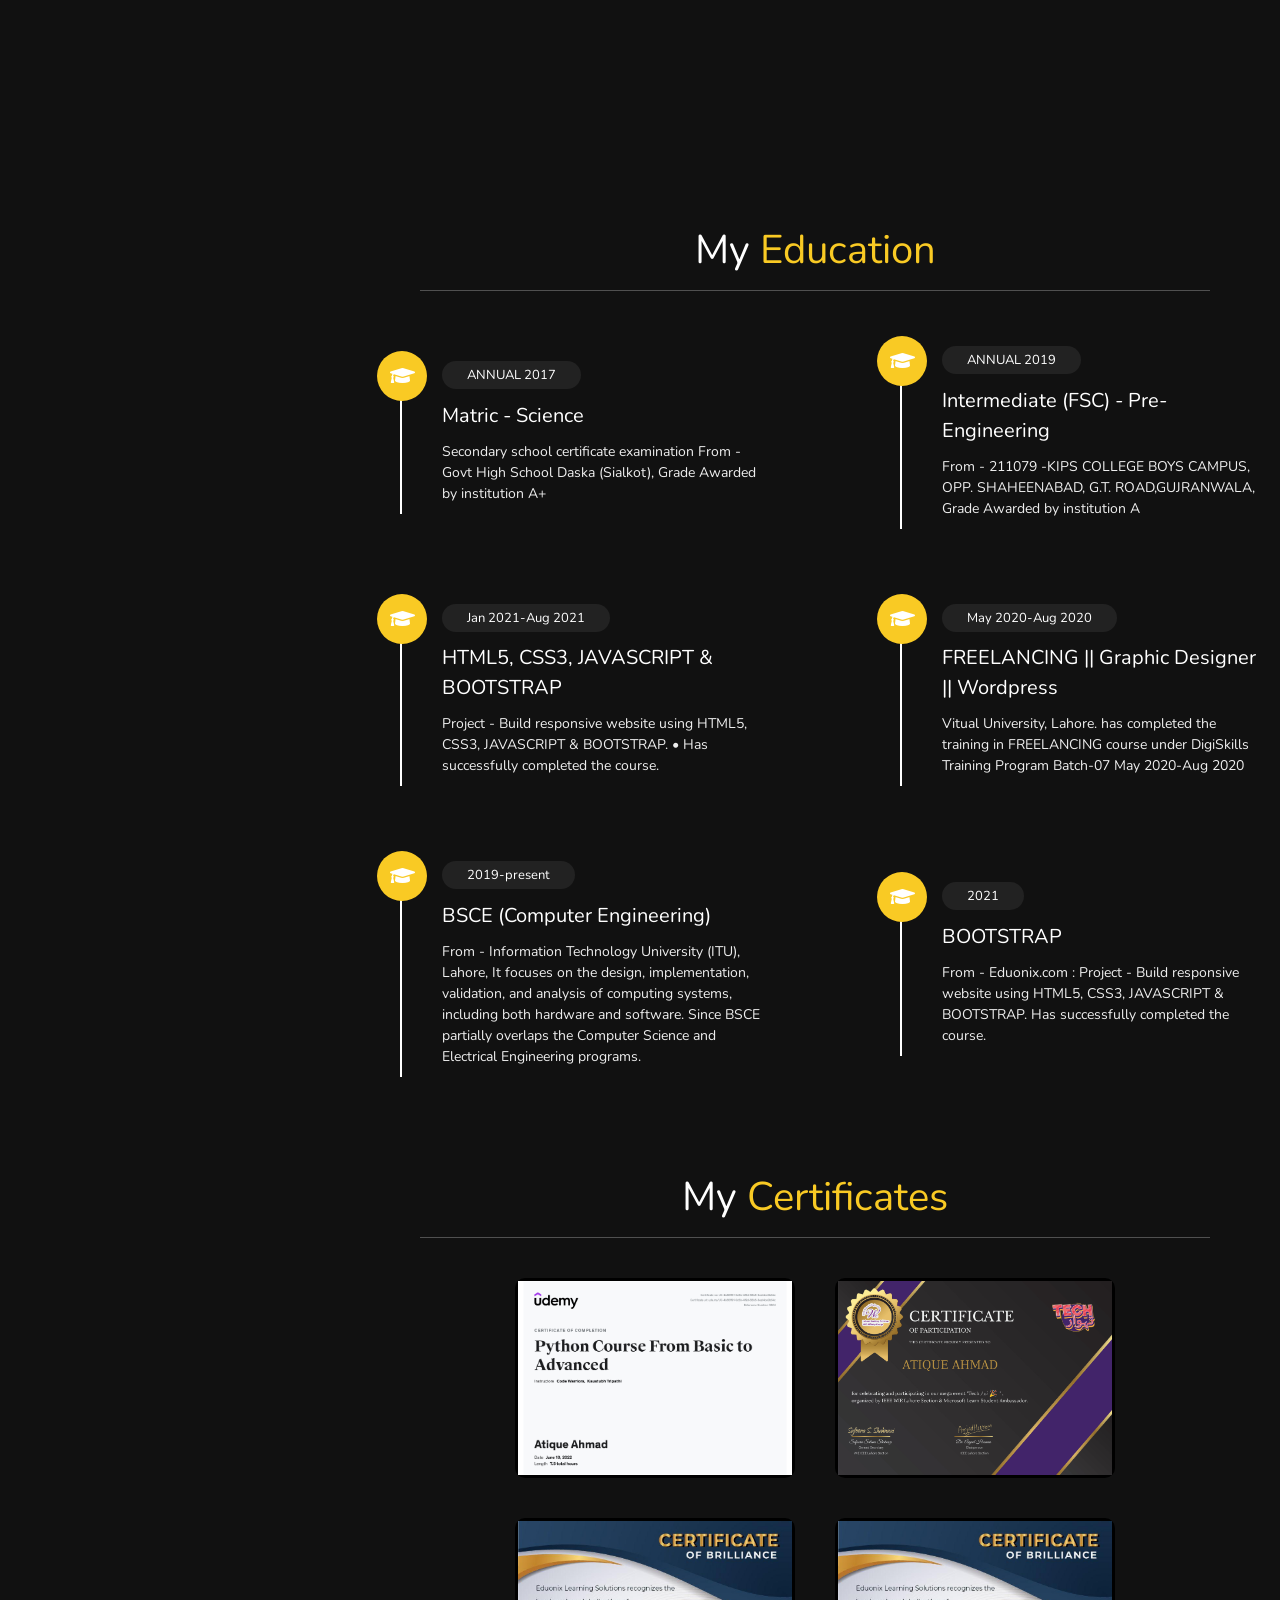
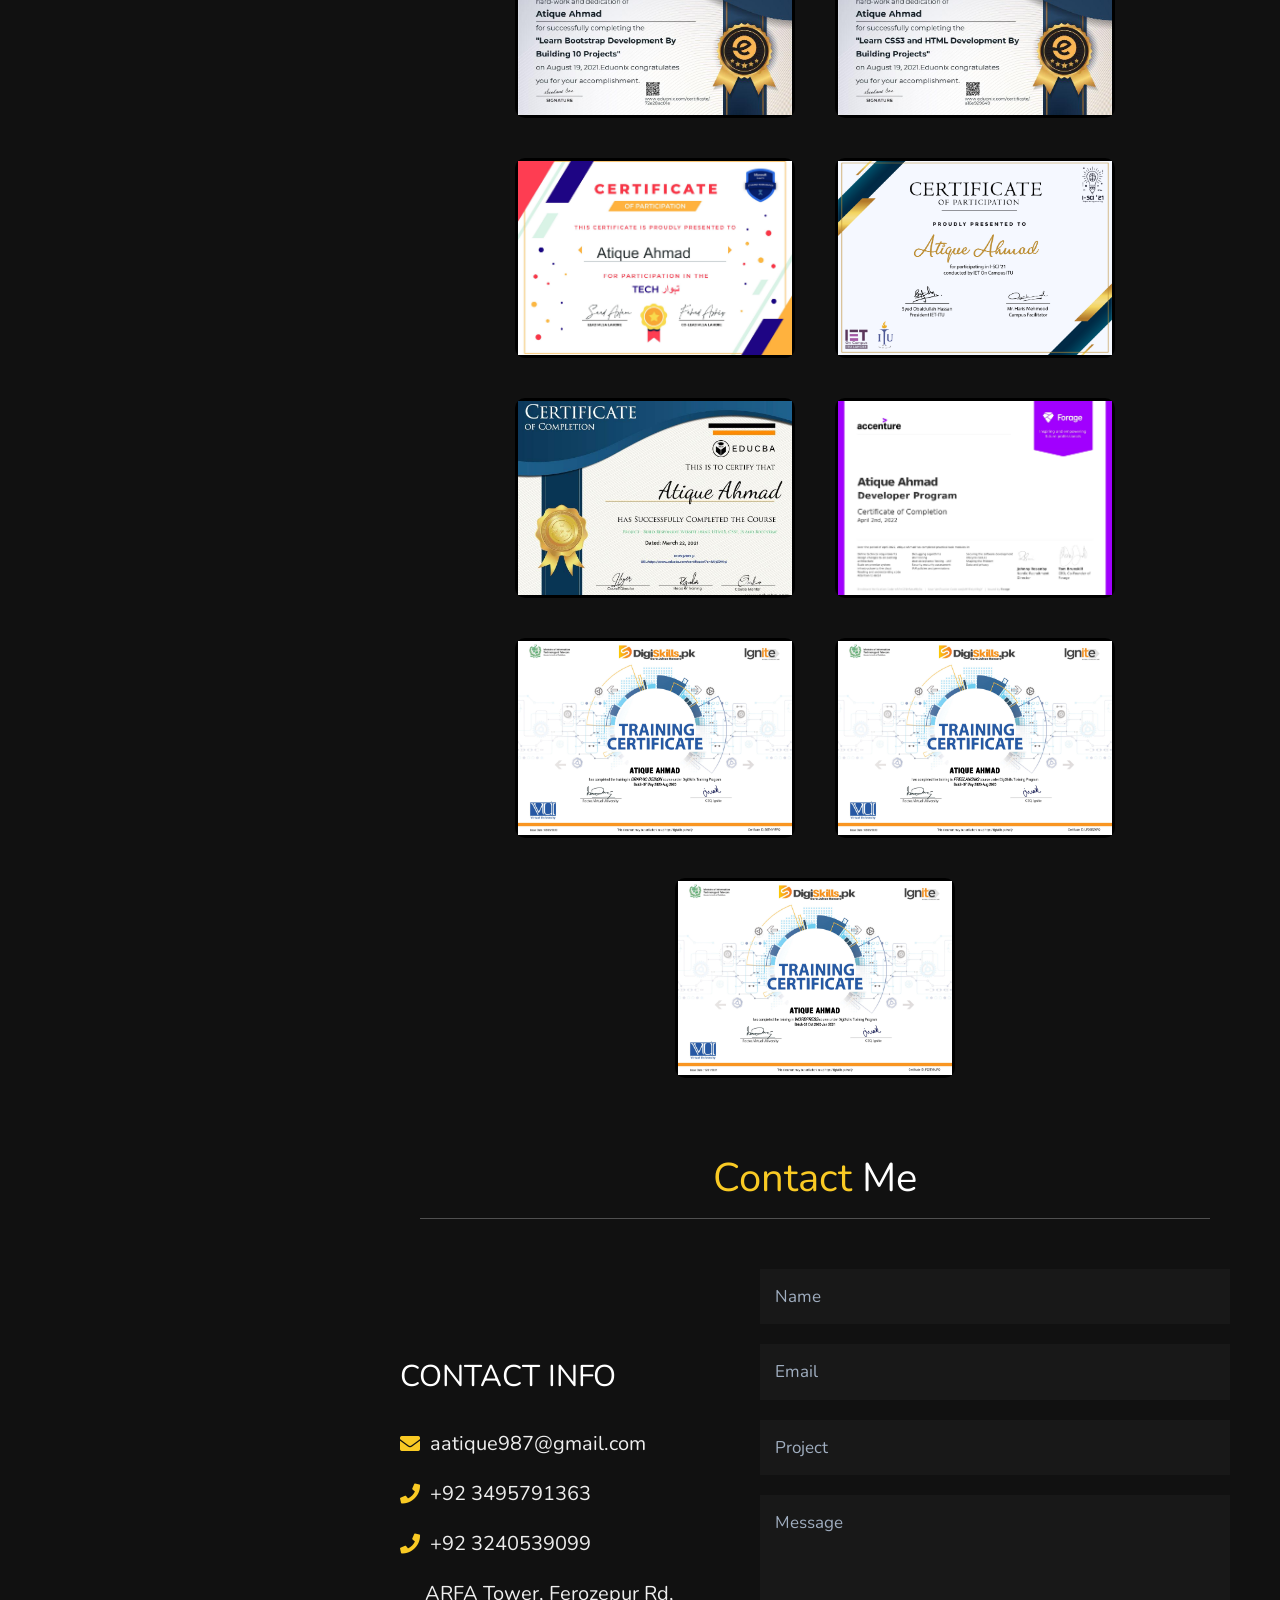
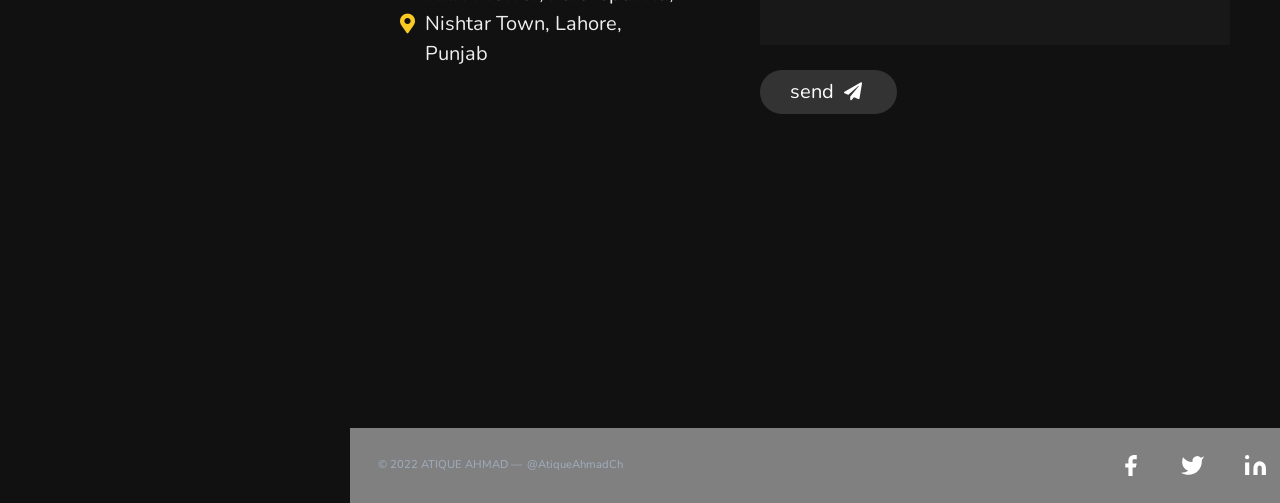
==== commit eeb9770d: "python add" ====
--- a/index.html
+++ b/index.html
@@ -90,7 +90,7 @@
         <h3> <span> Qualification : </span> BSCE (Bachelor  of Computer Engineering) </h3>
         <h3> <span> Post : </span>Computer Engineer </h3>
         <h3> <span> Language : </span> English - Urdu </h3>
-        <a href="CV/CV.pdf"><button class="btn"> Download Resume <i class="fas fa-download"></i> </button></a>
+        <a href="CV/Atique_Ahmad_Resume.pdf"><button class="btn"> Download Resume <i class="fas fa-download"></i> </button></a>
     </div>
 
     <div class="counter">
@@ -188,6 +188,10 @@
 <h1 class="heading"> My <span>Certificates</span> </h1>
 
 <div class="box-container">
+    
+    <div class="box">
+        <a href="images/UC_python.jpg">  <img src="images/UC_python.jpg" alt="Python Course From Basic to Advanced - Udemy"></a>
+    </div>
 
     <div class="box">
         <a href="images/ATIQUE%20AHMAD%20IEEE-1.jpg">  <img src="images/ATIQUE%20AHMAD%20IEEE-1.jpg" alt="IEEE LAHORE"></a>
@@ -214,7 +218,7 @@
     </div>
 
     <div class="box">
-        <a href="images/EDUCBA%20certificate.jpg"> <img src="images/DEVELOPER_PROGRAM-1.jpg" alt=""></a>
+        <a href="images/DEVELOPER_PROGRAM-1.jpg"> <img src="images/DEVELOPER_PROGRAM-1.jpg" alt=""></a>
     </div>
     
     <div class="box">
